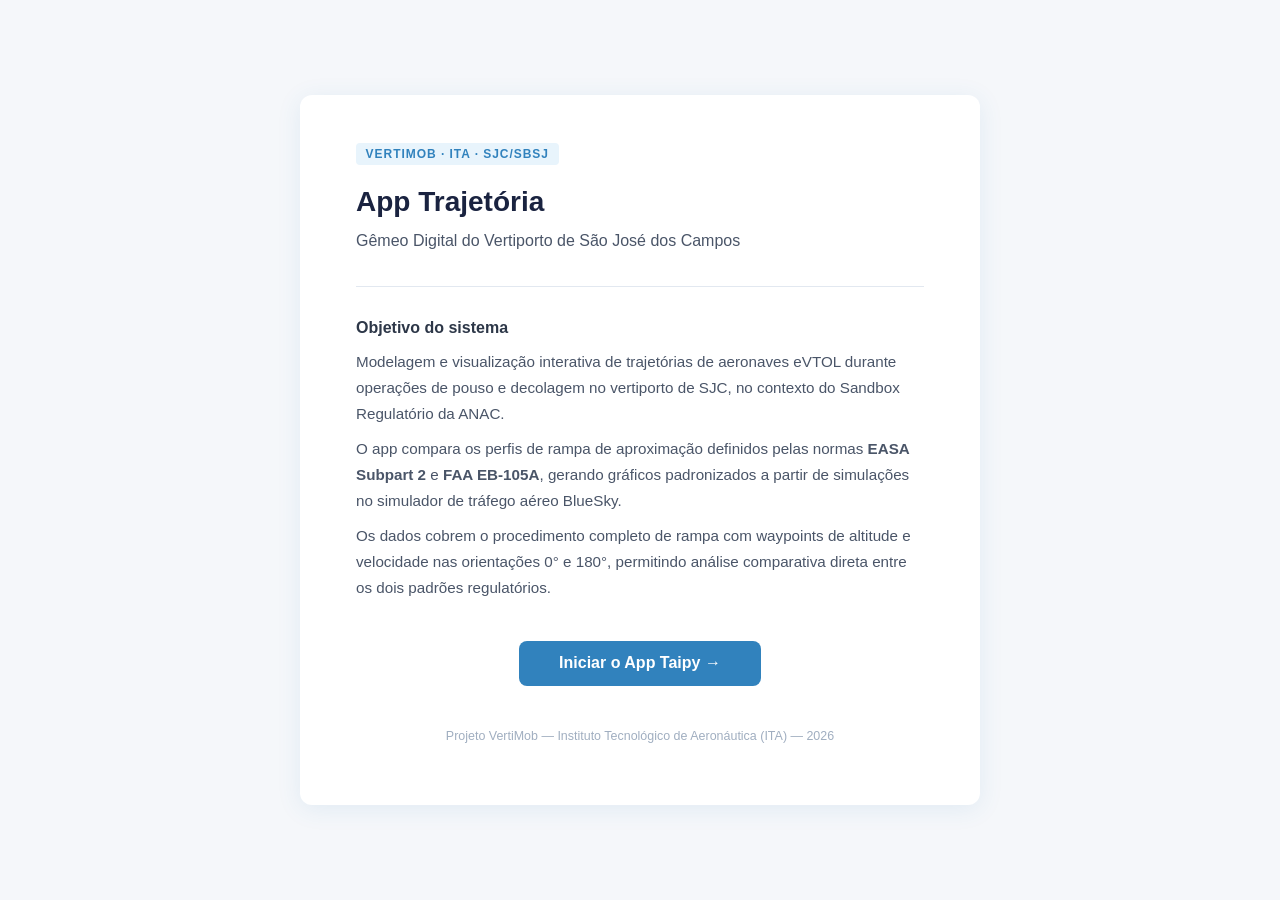
==== app/index.html @ 61267e13 "feat: cadeia de 4 agentes — análise Tarefa 6 + dashboard especialista-trajetoria: inventário complet" ====
<!DOCTYPE html>
<html lang="pt-BR">
<head>
  <meta charset="UTF-8">
  <meta name="viewport" content="width=device-width, initial-scale=1.0">
  <title>App Trajetória — Gêmeo Digital Vertiporto SJC</title>
  <style>
    *, *::before, *::after { box-sizing: border-box; margin: 0; padding: 0; }

    body {
      font-family: -apple-system, BlinkMacSystemFont, "Segoe UI", Roboto, sans-serif;
      background: #f5f7fa;
      color: #1a2340;
      min-height: 100vh;
      display: flex;
      align-items: center;
      justify-content: center;
      padding: 2rem;
    }

    .card {
      background: #ffffff;
      border-radius: 12px;
      box-shadow: 0 4px 24px rgba(49, 130, 189, 0.10);
      max-width: 680px;
      width: 100%;
      padding: 3rem 3.5rem;
    }

    .badge {
      display: inline-block;
      font-size: 0.75rem;
      font-weight: 600;
      letter-spacing: 0.08em;
      text-transform: uppercase;
      color: #3182bd;
      background: #e8f4fc;
      border-radius: 4px;
      padding: 0.25rem 0.6rem;
      margin-bottom: 1.25rem;
    }

    h1 {
      font-size: 1.75rem;
      font-weight: 700;
      line-height: 1.2;
      color: #1a2340;
      margin-bottom: 0.5rem;
    }

    .subtitle {
      font-size: 1rem;
      color: #4a5568;
      margin-bottom: 2rem;
    }

    hr {
      border: none;
      border-top: 1px solid #e2e8f0;
      margin: 2rem 0;
    }

    h2 {
      font-size: 1rem;
      font-weight: 600;
      color: #2d3748;
      margin-bottom: 0.75rem;
    }

    p {
      font-size: 0.95rem;
      line-height: 1.7;
      color: #4a5568;
      margin-bottom: 0.6rem;
    }

    .cta {
      margin-top: 2.5rem;
      text-align: center;
    }

    .cta a {
      display: inline-block;
      background: #3182bd;
      color: #ffffff;
      text-decoration: none;
      font-size: 1rem;
      font-weight: 600;
      padding: 0.85rem 2.5rem;
      border-radius: 8px;
      transition: background 0.18s ease;
    }

    .cta a:hover {
      background: #2563a8;
    }

    .footer {
      margin-top: 2.5rem;
      font-size: 0.78rem;
      color: #a0aec0;
      text-align: center;
    }

    @media (max-width: 520px) {
      .card { padding: 2rem 1.5rem; }
      h1 { font-size: 1.4rem; }
    }
  </style>
</head>
<body>
  <div class="card">
    <span class="badge">VertiMob · ITA · SJC/SBSJ</span>
    <h1>App Trajetória</h1>
    <p class="subtitle">Gêmeo Digital do Vertiporto de São José dos Campos</p>

    <hr>

    <h2>Objetivo do sistema</h2>
    <p>
      Modelagem e visualização interativa de trajetórias de aeronaves eVTOL durante
      operações de pouso e decolagem no vertiporto de SJC, no contexto do Sandbox
      Regulatório da ANAC.
    </p>
    <p>
      O app compara os perfis de rampa de aproximação definidos pelas normas
      <strong>EASA Subpart 2</strong> e <strong>FAA EB-105A</strong>, gerando
      gráficos padronizados a partir de simulações no simulador de tráfego aéreo BlueSky.
    </p>
    <p>
      Os dados cobrem o procedimento completo de rampa com waypoints de altitude e
      velocidade nas orientações 0° e 180°, permitindo análise comparativa direta
      entre os dois padrões regulatórios.
    </p>

    <div class="cta">
      <a href="http://localhost:5000" target="_blank" rel="noopener">
        Iniciar o App Taipy &rarr;
      </a>
    </div>

    <p class="footer">
      Projeto VertiMob &mdash; Instituto Tecnológico de Aeronáutica (ITA) &mdash; 2026
    </p>
  </div>
</body>
</html>
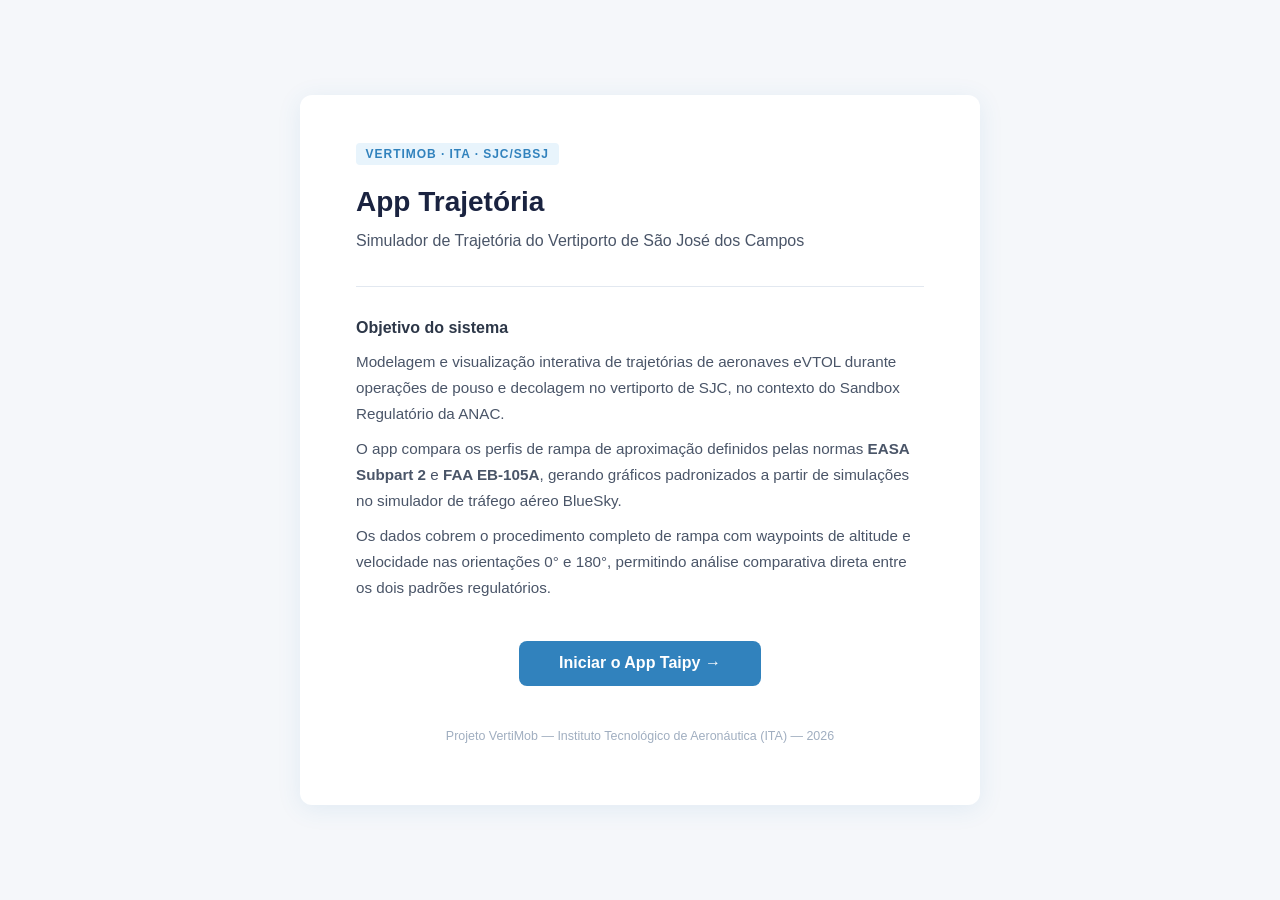
==== commit 642da347: "fix: corrigir tabela de cenários e selector de referência nominal - Tabela de cenários: 8 cenários m" ====
--- a/app/index.html
+++ b/app/index.html
@@ -3,7 +3,7 @@
 <head>
   <meta charset="UTF-8">
   <meta name="viewport" content="width=device-width, initial-scale=1.0">
-  <title>App Trajetória — Gêmeo Digital Vertiporto SJC</title>
+  <title>App Trajetória — Simulador de Trajetória Vertiporto SJC</title>
   <style>
     *, *::before, *::after { box-sizing: border-box; margin: 0; padding: 0; }
 
@@ -112,7 +112,7 @@
   <div class="card">
     <span class="badge">VertiMob · ITA · SJC/SBSJ</span>
     <h1>App Trajetória</h1>
-    <p class="subtitle">Gêmeo Digital do Vertiporto de São José dos Campos</p>
+    <p class="subtitle">Simulador de Trajetória do Vertiporto de São José dos Campos</p>
 
     <hr>
 
